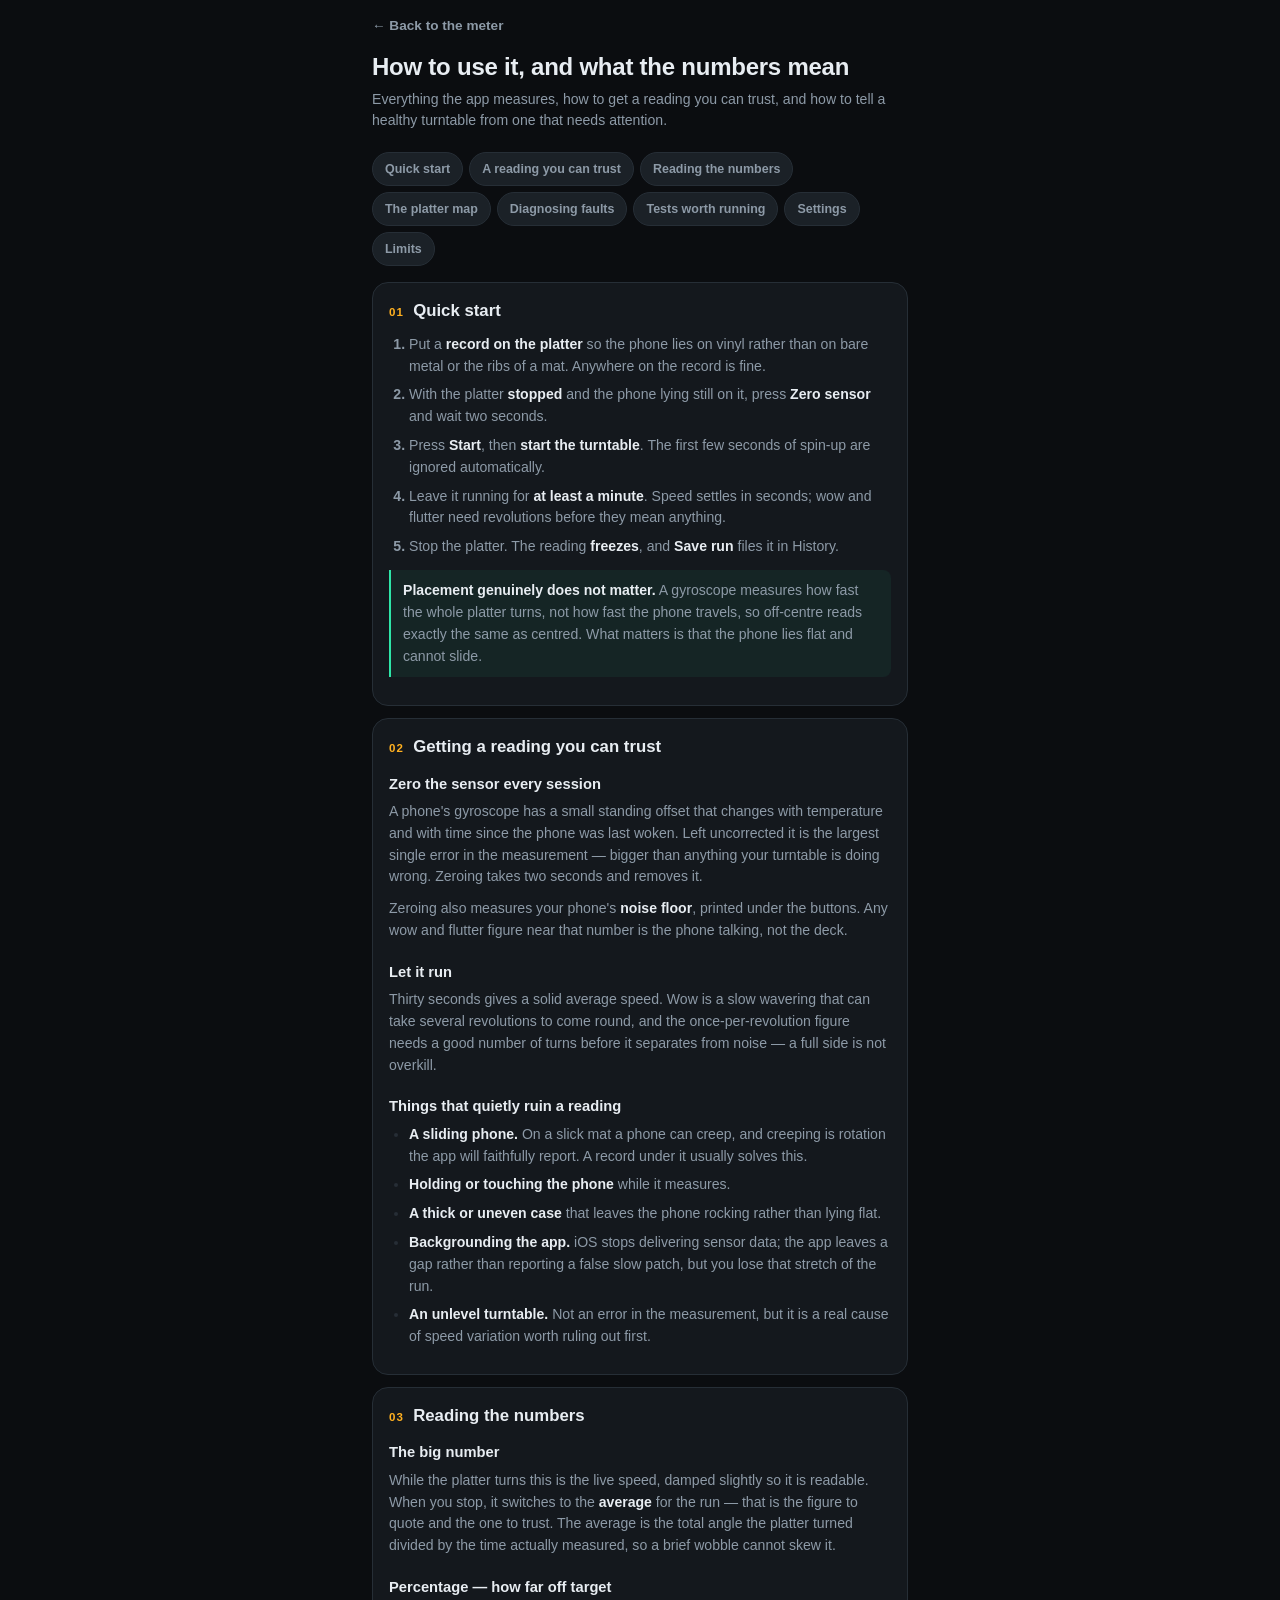
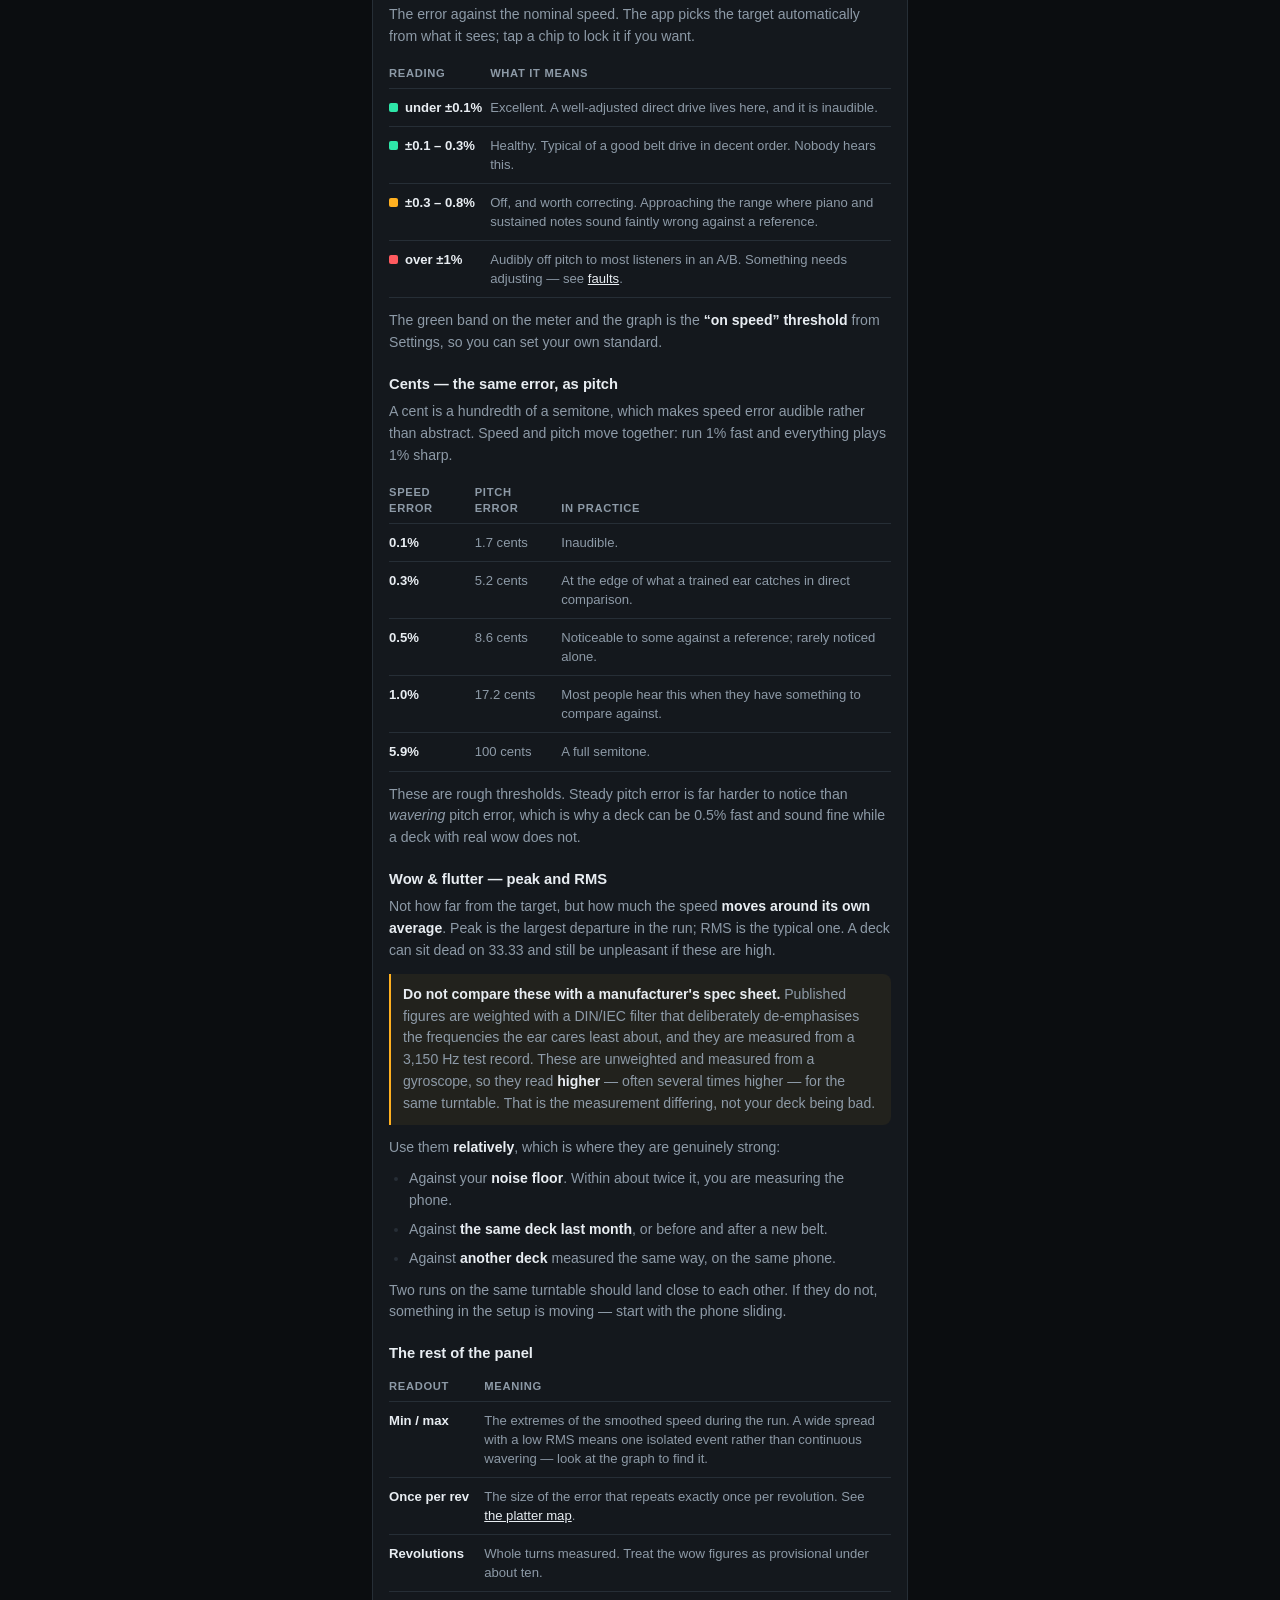
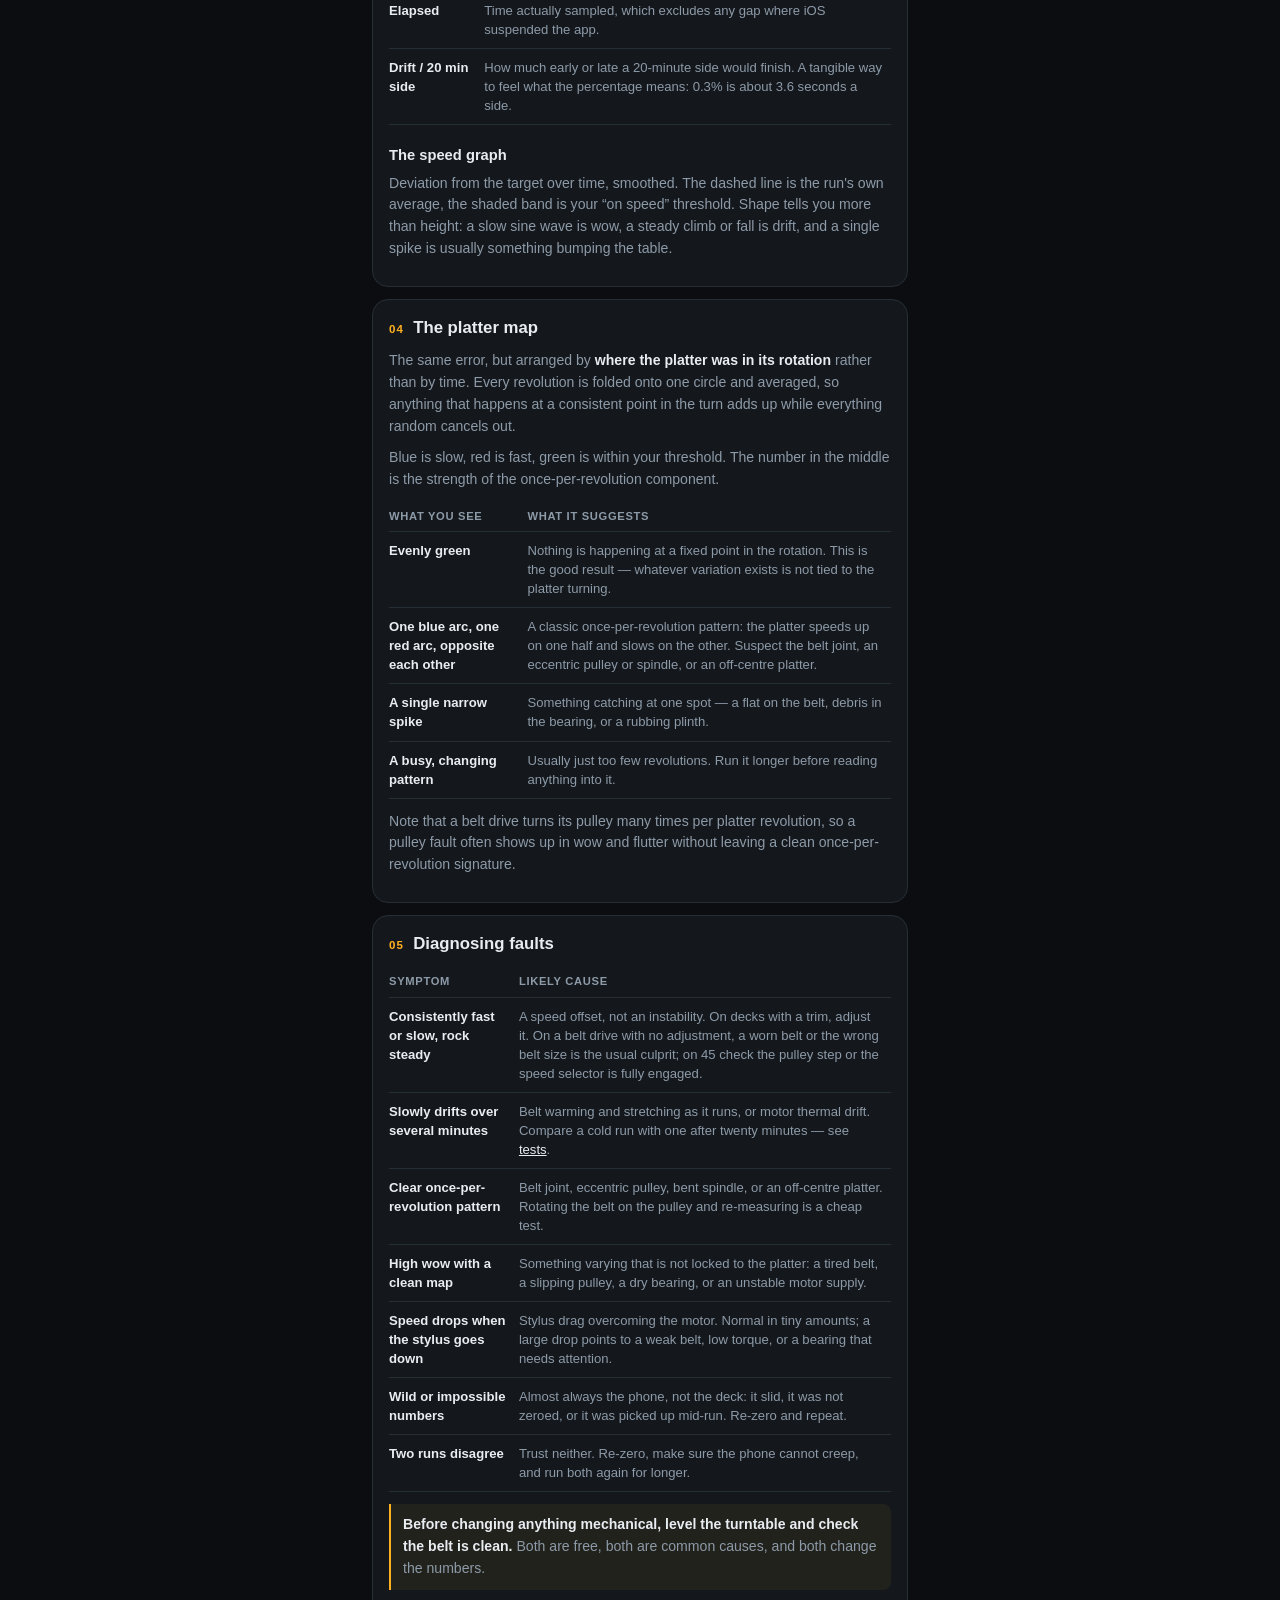
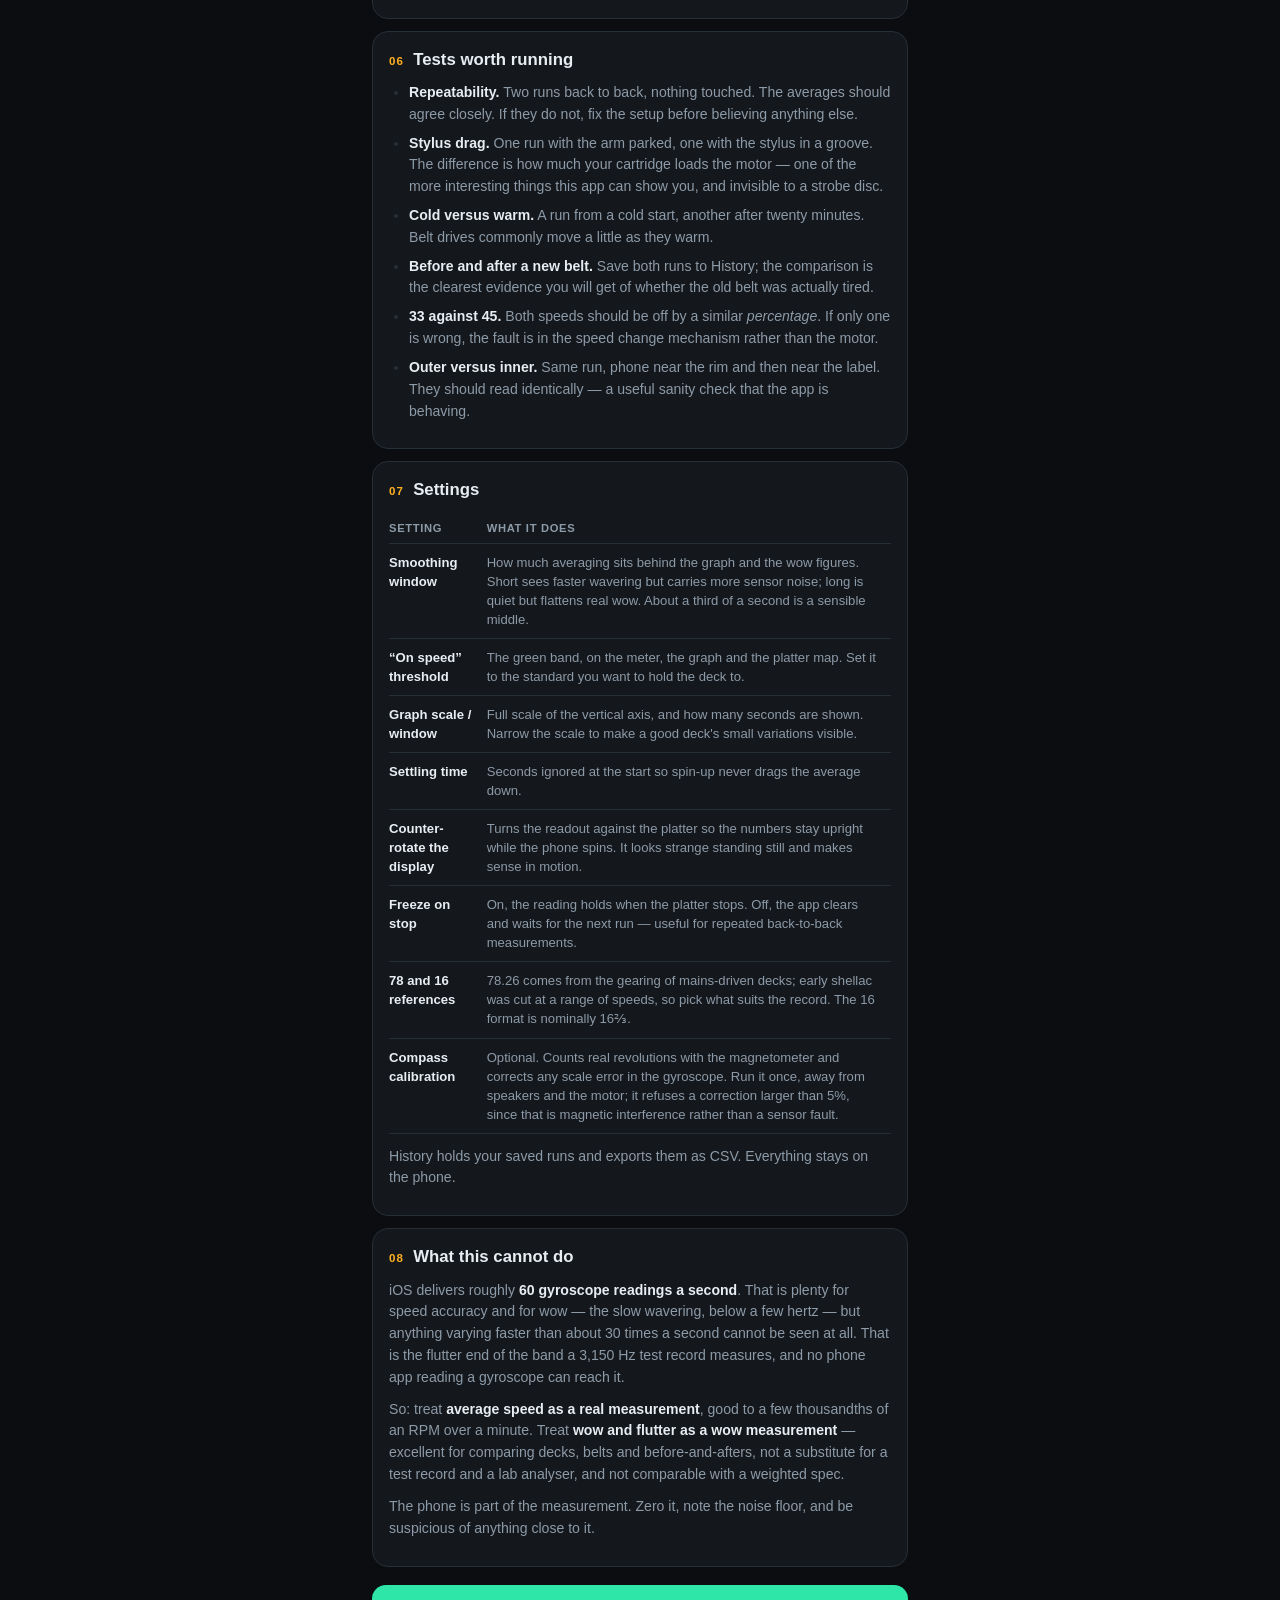
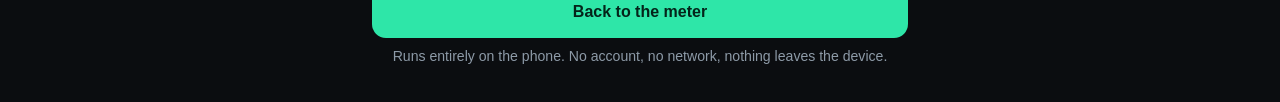
==== guide.html @ 5b3fc3eb "Add a full guide page, replacing the cramped help sheet The "?" sheet had the quick start and a few " ====
<!DOCTYPE html>
<html lang="en">
<head>
<meta charset="utf-8">
<meta name="viewport" content="width=device-width, initial-scale=1, viewport-fit=cover">
<title>Guide — RPM</title>
<meta name="theme-color" content="#0b0d10">
<meta name="apple-mobile-web-app-capable" content="yes">
<meta name="apple-mobile-web-app-status-bar-style" content="black-translucent">
<link rel="manifest" href="manifest.webmanifest">
<link rel="apple-touch-icon" href="icons/icon-180.png">
<link rel="icon" href="icons/icon-192.png" sizes="192x192">
<link rel="stylesheet" href="app.css">
<style>
  .guide{max-width:560px;margin:0 auto}
  .guide h1{font-size:1.5rem;margin:6px 0 4px;letter-spacing:-.01em}
  .guide .lede{color:var(--dim);margin:0 0 20px}
  .guide section{background:var(--panel);border:1px solid var(--line);border-radius:var(--radius);
    padding:16px;margin-bottom:12px;scroll-margin-top:12px}
  .guide h2{font-size:1.05rem;margin:0 0 10px;display:flex;align-items:baseline;gap:9px}
  .guide h2 .n{color:var(--accent);font-size:.72rem;font-weight:800;letter-spacing:.1em;
    font-variant-numeric:tabular-nums}
  .guide h3{font-size:.92rem;margin:20px 0 6px;color:var(--text)}
  .guide h3:first-of-type{margin-top:14px}
  .guide p,.guide li{color:var(--dim);font-size:.88rem;line-height:1.55}
  .guide p{margin:0 0 10px}
  .guide b,.guide strong{color:var(--text);font-weight:600}
  .guide ol,.guide ul{margin:0 0 10px;padding-left:20px}
  .guide li{margin-bottom:7px}
  .guide li::marker{color:var(--line)}
  .guide ol li::marker{color:var(--dim);font-weight:700}
  table{width:100%;border-collapse:collapse;margin:4px 0 12px;font-size:.82rem}
  th{text-align:left;color:var(--dim);font-weight:600;font-size:.7rem;text-transform:uppercase;
    letter-spacing:.06em;padding:7px 8px 7px 0;border-bottom:1px solid var(--line);vertical-align:bottom}
  td{padding:9px 8px 9px 0;border-bottom:1px solid var(--line);color:var(--dim);vertical-align:top}
  td:first-child{color:var(--text);font-weight:600}
  td.num{font-variant-numeric:tabular-nums;white-space:nowrap}
  .swatch{display:inline-block;width:9px;height:9px;border-radius:2px;margin-right:7px;vertical-align:baseline}
  .note{border-left:2px solid var(--accent);background:rgba(255,176,32,.06);border-radius:0 8px 8px 0;
    padding:10px 12px;margin:12px 0}
  .note p:last-child{margin-bottom:0}
  .note.good{border-color:var(--good);background:rgba(46,230,168,.06)}
  .toc{display:flex;flex-wrap:wrap;gap:6px;margin-bottom:16px}
  .toc a{border:1px solid var(--line);background:var(--panel-2);color:var(--dim);border-radius:999px;
    padding:7px 12px;font-size:.78rem;font-weight:600;text-decoration:none}
  .back{display:inline-flex;align-items:center;gap:7px;color:var(--dim);text-decoration:none;
    font-size:.85rem;font-weight:600;padding:8px 0}
  .back:hover{color:var(--text)}
  .cta{display:block;text-align:center;background:var(--good);color:#04241a;border-radius:14px;
    padding:15px;font-weight:700;text-decoration:none;margin:18px 0 8px}
  kbd{background:var(--panel-2);border:1px solid var(--line);border-radius:6px;padding:1px 6px;
    font:600 .82em/1.4 inherit;color:var(--text)}
</style>
</head>
<body>
<div class="guide">

<a class="back" href="./">&larr; Back to the meter</a>
<h1>How to use it, and what the numbers mean</h1>
<p class="lede">Everything the app measures, how to get a reading you can trust, and how to tell a
healthy turntable from one that needs attention.</p>

<nav class="toc">
  <a href="#start">Quick start</a>
  <a href="#trust">A reading you can trust</a>
  <a href="#numbers">Reading the numbers</a>
  <a href="#map">The platter map</a>
  <a href="#faults">Diagnosing faults</a>
  <a href="#tests">Tests worth running</a>
  <a href="#settings">Settings</a>
  <a href="#limits">Limits</a>
</nav>

<!-- ------------------------------------------------------------------ -->
<section id="start">
<h2><span class="n">01</span> Quick start</h2>
<ol>
  <li>Put a <b>record on the platter</b> so the phone lies on vinyl rather than on bare metal or the
    ribs of a mat. Anywhere on the record is fine.</li>
  <li>With the platter <b>stopped</b> and the phone lying still on it, press <b>Zero sensor</b> and
    wait two seconds.</li>
  <li>Press <b>Start</b>, then <b>start the turntable</b>. The first few seconds of spin-up are
    ignored automatically.</li>
  <li>Leave it running for <b>at least a minute</b>. Speed settles in seconds; wow and flutter need
    revolutions before they mean anything.</li>
  <li>Stop the platter. The reading <b>freezes</b>, and <b>Save run</b> files it in History.</li>
</ol>
<div class="note good">
  <p><b>Placement genuinely does not matter.</b> A gyroscope measures how fast the whole platter
  turns, not how fast the phone travels, so off-centre reads exactly the same as centred. What
  matters is that the phone lies flat and cannot slide.</p>
</div>
</section>

<!-- ------------------------------------------------------------------ -->
<section id="trust">
<h2><span class="n">02</span> Getting a reading you can trust</h2>

<h3>Zero the sensor every session</h3>
<p>A phone's gyroscope has a small standing offset that changes with temperature and with time since
the phone was last woken. Left uncorrected it is the largest single error in the measurement — bigger
than anything your turntable is doing wrong. Zeroing takes two seconds and removes it.</p>
<p>Zeroing also measures your phone's <b>noise floor</b>, printed under the buttons. Any wow and
flutter figure near that number is the phone talking, not the deck.</p>

<h3>Let it run</h3>
<p>Thirty seconds gives a solid average speed. Wow is a slow wavering that can take several
revolutions to come round, and the once-per-revolution figure needs a good number of turns before
it separates from noise — a full side is not overkill.</p>

<h3>Things that quietly ruin a reading</h3>
<ul>
  <li><b>A sliding phone.</b> On a slick mat a phone can creep, and creeping is rotation the app will
    faithfully report. A record under it usually solves this.</li>
  <li><b>Holding or touching the phone</b> while it measures.</li>
  <li><b>A thick or uneven case</b> that leaves the phone rocking rather than lying flat.</li>
  <li><b>Backgrounding the app.</b> iOS stops delivering sensor data; the app leaves a gap rather
    than reporting a false slow patch, but you lose that stretch of the run.</li>
  <li><b>An unlevel turntable.</b> Not an error in the measurement, but it is a real cause of speed
    variation worth ruling out first.</li>
</ul>
</section>

<!-- ------------------------------------------------------------------ -->
<section id="numbers">
<h2><span class="n">03</span> Reading the numbers</h2>

<h3>The big number</h3>
<p>While the platter turns this is the live speed, damped slightly so it is readable. When you stop,
it switches to the <b>average</b> for the run — that is the figure to quote and the one to trust.
The average is the total angle the platter turned divided by the time actually measured, so a brief
wobble cannot skew it.</p>

<h3>Percentage — how far off target</h3>
<p>The error against the nominal speed. The app picks the target automatically from what it sees;
tap a chip to lock it if you want.</p>
<table>
  <tr><th>Reading</th><th>What it means</th></tr>
  <tr><td class="num"><span class="swatch" style="background:#2ee6a8"></span>under ±0.1%</td>
      <td>Excellent. A well-adjusted direct drive lives here, and it is inaudible.</td></tr>
  <tr><td class="num"><span class="swatch" style="background:#2ee6a8"></span>±0.1 – 0.3%</td>
      <td>Healthy. Typical of a good belt drive in decent order. Nobody hears this.</td></tr>
  <tr><td class="num"><span class="swatch" style="background:#ffb020"></span>±0.3 – 0.8%</td>
      <td>Off, and worth correcting. Approaching the range where piano and sustained notes sound
          faintly wrong against a reference.</td></tr>
  <tr><td class="num"><span class="swatch" style="background:#ff5a5f"></span>over ±1%</td>
      <td>Audibly off pitch to most listeners in an A/B. Something needs adjusting — see
          <a href="#faults" style="color:var(--text)">faults</a>.</td></tr>
</table>
<p>The green band on the meter and the graph is the <b>“on speed” threshold</b> from Settings, so you
can set your own standard.</p>

<h3>Cents — the same error, as pitch</h3>
<p>A cent is a hundredth of a semitone, which makes speed error audible rather than abstract. Speed
and pitch move together: run 1% fast and everything plays 1% sharp.</p>
<table>
  <tr><th>Speed error</th><th>Pitch error</th><th>In practice</th></tr>
  <tr><td class="num">0.1%</td><td class="num">1.7 cents</td><td>Inaudible.</td></tr>
  <tr><td class="num">0.3%</td><td class="num">5.2 cents</td><td>At the edge of what a trained ear catches in direct comparison.</td></tr>
  <tr><td class="num">0.5%</td><td class="num">8.6 cents</td><td>Noticeable to some against a reference; rarely noticed alone.</td></tr>
  <tr><td class="num">1.0%</td><td class="num">17.2 cents</td><td>Most people hear this when they have something to compare against.</td></tr>
  <tr><td class="num">5.9%</td><td class="num">100 cents</td><td>A full semitone.</td></tr>
</table>
<p>These are rough thresholds. Steady pitch error is far harder to notice than <i>wavering</i> pitch
error, which is why a deck can be 0.5% fast and sound fine while a deck with real wow does not.</p>

<h3>Wow &amp; flutter — peak and RMS</h3>
<p>Not how far from the target, but how much the speed <b>moves around its own average</b>. Peak is
the largest departure in the run; RMS is the typical one. A deck can sit dead on 33.33 and still be
unpleasant if these are high.</p>
<div class="note">
  <p><b>Do not compare these with a manufacturer's spec sheet.</b> Published figures are weighted
  with a DIN/IEC filter that deliberately de-emphasises the frequencies the ear cares least about,
  and they are measured from a 3,150 Hz test record. These are unweighted and measured from a
  gyroscope, so they read <b>higher</b> — often several times higher — for the same turntable. That
  is the measurement differing, not your deck being bad.</p>
</div>
<p>Use them <b>relatively</b>, which is where they are genuinely strong:</p>
<ul>
  <li>Against your <b>noise floor</b>. Within about twice it, you are measuring the phone.</li>
  <li>Against <b>the same deck last month</b>, or before and after a new belt.</li>
  <li>Against <b>another deck</b> measured the same way, on the same phone.</li>
</ul>
<p>Two runs on the same turntable should land close to each other. If they do not, something in the
setup is moving — start with the phone sliding.</p>

<h3>The rest of the panel</h3>
<table>
  <tr><th>Readout</th><th>Meaning</th></tr>
  <tr><td>Min / max</td><td>The extremes of the smoothed speed during the run. A wide spread with a
      low RMS means one isolated event rather than continuous wavering — look at the graph to find it.</td></tr>
  <tr><td>Once per rev</td><td>The size of the error that repeats exactly once per revolution. See
      <a href="#map" style="color:var(--text)">the platter map</a>.</td></tr>
  <tr><td>Revolutions</td><td>Whole turns measured. Treat the wow figures as provisional under about ten.</td></tr>
  <tr><td>Elapsed</td><td>Time actually sampled, which excludes any gap where iOS suspended the app.</td></tr>
  <tr><td>Drift / 20 min side</td><td>How much early or late a 20-minute side would finish. A tangible
      way to feel what the percentage means: 0.3% is about 3.6 seconds a side.</td></tr>
</table>

<h3>The speed graph</h3>
<p>Deviation from the target over time, smoothed. The dashed line is the run's own average, the shaded
band is your “on speed” threshold. Shape tells you more than height: a slow sine wave is wow, a steady
climb or fall is drift, and a single spike is usually something bumping the table.</p>
</section>

<!-- ------------------------------------------------------------------ -->
<section id="map">
<h2><span class="n">04</span> The platter map</h2>
<p>The same error, but arranged by <b>where the platter was in its rotation</b> rather than by time.
Every revolution is folded onto one circle and averaged, so anything that happens at a consistent
point in the turn adds up while everything random cancels out.</p>
<p>Blue is slow, red is fast, green is within your threshold. The number in the middle is the strength
of the once-per-revolution component.</p>
<table>
  <tr><th>What you see</th><th>What it suggests</th></tr>
  <tr><td>Evenly green</td><td>Nothing is happening at a fixed point in the rotation. This is the
      good result — whatever variation exists is not tied to the platter turning.</td></tr>
  <tr><td>One blue arc, one red arc, opposite each other</td><td>A classic once-per-revolution
      pattern: the platter speeds up on one half and slows on the other. Suspect the belt joint, an
      eccentric pulley or spindle, or an off-centre platter.</td></tr>
  <tr><td>A single narrow spike</td><td>Something catching at one spot — a flat on the belt, debris
      in the bearing, or a rubbing plinth.</td></tr>
  <tr><td>A busy, changing pattern</td><td>Usually just too few revolutions. Run it longer before
      reading anything into it.</td></tr>
</table>
<p>Note that a belt drive turns its pulley many times per platter revolution, so a pulley fault often
shows up in wow and flutter without leaving a clean once-per-revolution signature.</p>
</section>

<!-- ------------------------------------------------------------------ -->
<section id="faults">
<h2><span class="n">05</span> Diagnosing faults</h2>
<table>
  <tr><th>Symptom</th><th>Likely cause</th></tr>
  <tr><td>Consistently fast or slow, rock steady</td>
      <td>A speed offset, not an instability. On decks with a trim, adjust it. On a belt drive with
          no adjustment, a worn belt or the wrong belt size is the usual culprit; on 45 check the
          pulley step or the speed selector is fully engaged.</td></tr>
  <tr><td>Slowly drifts over several minutes</td>
      <td>Belt warming and stretching as it runs, or motor thermal drift. Compare a cold run with one
          after twenty minutes — see <a href="#tests" style="color:var(--text)">tests</a>.</td></tr>
  <tr><td>Clear once-per-revolution pattern</td>
      <td>Belt joint, eccentric pulley, bent spindle, or an off-centre platter. Rotating the belt
          on the pulley and re-measuring is a cheap test.</td></tr>
  <tr><td>High wow with a clean map</td>
      <td>Something varying that is not locked to the platter: a tired belt, a slipping pulley, a
          dry bearing, or an unstable motor supply.</td></tr>
  <tr><td>Speed drops when the stylus goes down</td>
      <td>Stylus drag overcoming the motor. Normal in tiny amounts; a large drop points to a weak
          belt, low torque, or a bearing that needs attention.</td></tr>
  <tr><td>Wild or impossible numbers</td>
      <td>Almost always the phone, not the deck: it slid, it was not zeroed, or it was picked up
          mid-run. Re-zero and repeat.</td></tr>
  <tr><td>Two runs disagree</td>
      <td>Trust neither. Re-zero, make sure the phone cannot creep, and run both again for longer.</td></tr>
</table>
<div class="note">
  <p><b>Before changing anything mechanical, level the turntable and check the belt is clean.</b>
  Both are free, both are common causes, and both change the numbers.</p>
</div>
</section>

<!-- ------------------------------------------------------------------ -->
<section id="tests">
<h2><span class="n">06</span> Tests worth running</h2>
<ul>
  <li><b>Repeatability.</b> Two runs back to back, nothing touched. The averages should agree closely.
    If they do not, fix the setup before believing anything else.</li>
  <li><b>Stylus drag.</b> One run with the arm parked, one with the stylus in a groove. The difference
    is how much your cartridge loads the motor — one of the more interesting things this app can show
    you, and invisible to a strobe disc.</li>
  <li><b>Cold versus warm.</b> A run from a cold start, another after twenty minutes. Belt drives
    commonly move a little as they warm.</li>
  <li><b>Before and after a new belt.</b> Save both runs to History; the comparison is the clearest
    evidence you will get of whether the old belt was actually tired.</li>
  <li><b>33 against 45.</b> Both speeds should be off by a similar <i>percentage</i>. If only one is
    wrong, the fault is in the speed change mechanism rather than the motor.</li>
  <li><b>Outer versus inner.</b> Same run, phone near the rim and then near the label. They should
    read identically — a useful sanity check that the app is behaving.</li>
</ul>
</section>

<!-- ------------------------------------------------------------------ -->
<section id="settings">
<h2><span class="n">07</span> Settings</h2>
<table>
  <tr><th>Setting</th><th>What it does</th></tr>
  <tr><td>Smoothing window</td><td>How much averaging sits behind the graph and the wow figures. Short
      sees faster wavering but carries more sensor noise; long is quiet but flattens real wow.
      About a third of a second is a sensible middle.</td></tr>
  <tr><td>“On speed” threshold</td><td>The green band, on the meter, the graph and the platter map.
      Set it to the standard you want to hold the deck to.</td></tr>
  <tr><td>Graph scale / window</td><td>Full scale of the vertical axis, and how many seconds are shown.
      Narrow the scale to make a good deck's small variations visible.</td></tr>
  <tr><td>Settling time</td><td>Seconds ignored at the start so spin-up never drags the average down.</td></tr>
  <tr><td>Counter-rotate the display</td><td>Turns the readout against the platter so the numbers stay
      upright while the phone spins. It looks strange standing still and makes sense in motion.</td></tr>
  <tr><td>Freeze on stop</td><td>On, the reading holds when the platter stops. Off, the app clears and
      waits for the next run — useful for repeated back-to-back measurements.</td></tr>
  <tr><td>78 and 16 references</td><td>78.26 comes from the gearing of mains-driven decks; early
      shellac was cut at a range of speeds, so pick what suits the record. The 16 format is nominally
      16⅔.</td></tr>
  <tr><td>Compass calibration</td><td>Optional. Counts real revolutions with the magnetometer and
      corrects any scale error in the gyroscope. Run it once, away from speakers and the motor; it
      refuses a correction larger than 5%, since that is magnetic interference rather than a sensor
      fault.</td></tr>
</table>
<p>History holds your saved runs and exports them as CSV. Everything stays on the phone.</p>
</section>

<!-- ------------------------------------------------------------------ -->
<section id="limits">
<h2><span class="n">08</span> What this cannot do</h2>
<p>iOS delivers roughly <b>60 gyroscope readings a second</b>. That is plenty for speed accuracy and
for wow — the slow wavering, below a few hertz — but anything varying faster than about 30 times a
second cannot be seen at all. That is the flutter end of the band a 3,150 Hz test record measures,
and no phone app reading a gyroscope can reach it.</p>
<p>So: treat <b>average speed as a real measurement</b>, good to a few thousandths of an RPM over a
minute. Treat <b>wow and flutter as a wow measurement</b> — excellent for comparing decks, belts and
before-and-afters, not a substitute for a test record and a lab analyser, and not comparable with a
weighted spec.</p>
<p>The phone is part of the measurement. Zero it, note the noise floor, and be suspicious of anything
close to it.</p>
</section>

<a class="cta" href="./">Back to the meter</a>
<p class="foot">Runs entirely on the phone. No account, no network, nothing leaves the device.</p>

</div>
</body>
</html>
---- app.css ----
:root{
  --bg:#0b0d10;
  --panel:#14181d;
  --panel-2:#1b2127;
  --line:#262e36;
  --text:#e8edf2;
  --dim:#8d9aa7;
  --good:#2ee6a8;
  --warn:#ffb020;
  --bad:#ff5a5f;
  --slow:#4da3ff;
  --accent:#ffb020;
  --radius:16px;
  --safe-t:env(safe-area-inset-top,0px);
  --safe-b:env(safe-area-inset-bottom,0px);
}

*{box-sizing:border-box;-webkit-tap-highlight-color:transparent}
/* `display:flex` on the sheets would otherwise beat the `hidden` attribute */
[hidden]{display:none!important}
html,body{margin:0;padding:0}
body{
  background:var(--bg);color:var(--text);
  font:16px/1.45 -apple-system,BlinkMacSystemFont,"SF Pro Text","Segoe UI",Roboto,sans-serif;
  padding:calc(var(--safe-t) + 8px) 12px calc(var(--safe-b) + 24px);
  max-width:560px;margin:0 auto;
  overscroll-behavior-y:contain;
}
h2{font-size:1.1rem;margin:0}
h3{font-size:.95rem;margin:18px 0 6px}
small{display:block;color:var(--dim);font-size:.75rem;font-weight:400;margin-top:2px}

/* ---------- top bar ---------- */
.bar{display:flex;align-items:center;justify-content:space-between;margin-bottom:10px}
.brand{display:flex;align-items:center;gap:8px}
.brand-mark{
  width:22px;height:22px;border-radius:50%;
  background:radial-gradient(circle at 50% 50%,var(--accent) 0 18%,#0b0d10 19% 24%,#2a3038 25% 100%);
  box-shadow:inset 0 0 0 1px #39424d;
}
.brand-name{font-weight:700;letter-spacing:.14em;font-size:.95rem}
.badge{background:var(--warn);color:#241a00;font-size:.6rem;font-weight:800;padding:2px 6px;border-radius:5px;letter-spacing:.1em}
.bar-actions{display:flex;gap:6px}
.icon-btn{
  display:inline-flex;align-items:center;justify-content:center;text-decoration:none;
  width:36px;height:36px;border-radius:10px;border:1px solid var(--line);
  background:var(--panel);color:var(--text);font-size:1rem;line-height:1;cursor:pointer;
}
.icon-btn:active{background:var(--panel-2)}

/* ---------- cards ---------- */
.card{background:var(--panel);border:1px solid var(--line);border-radius:var(--radius);padding:14px;margin-bottom:12px}

/* ---------- readout ---------- */
.readout{text-align:center;padding-top:20px;overflow:hidden}
.spin-wrap{will-change:transform;display:flex;flex-direction:column;justify-content:center}
/* while the phone turns with the platter the readout is counter-rotated, so it needs a square
   of room to swing in and a little shrinking to stay inside the card */
.readout.is-spinning .spin-wrap{height:min(62vw,240px);transform-origin:50% 50%}
.rpm-line{display:flex;align-items:baseline;justify-content:center;gap:8px}
.rpm-value{
  font-size:clamp(3.2rem,19vw,4.6rem);font-weight:700;letter-spacing:-.02em;
  font-variant-numeric:tabular-nums;font-feature-settings:"tnum";line-height:1;
  color:var(--text);transition:color .25s;
}
.rpm-value.is-good{color:var(--good)}
.rpm-value.is-warn{color:var(--warn)}
.rpm-value.is-bad{color:var(--bad)}
.rpm-unit{font-size:1rem;color:var(--dim);letter-spacing:.12em;font-weight:600}
.dev-line{margin-top:6px;font-variant-numeric:tabular-nums;color:var(--dim);font-size:1rem}
.dev-pct{font-weight:700;color:var(--text)}
.dev-sep{opacity:.4;margin:0 6px}

/* ---------- deviation meter ---------- */
.meter{position:relative;height:46px;margin:18px 2px 10px}
.meter-band{position:absolute;top:8px;bottom:18px;left:50%;transform:translateX(-50%);
  background:rgba(46,230,168,.14);border-left:1px solid rgba(46,230,168,.35);border-right:1px solid rgba(46,230,168,.35);border-radius:3px}
.meter-ticks{position:absolute;top:8px;bottom:18px;left:0;right:0;
  background-image:repeating-linear-gradient(to right,var(--line) 0 1px,transparent 1px 10%);opacity:.7}
.meter-zero{position:absolute;top:4px;bottom:14px;left:50%;width:2px;margin-left:-1px;background:var(--dim);opacity:.8}
.meter-needle{position:absolute;top:2px;bottom:12px;left:50%;width:3px;margin-left:-1.5px;border-radius:2px;
  background:var(--text);transition:left .12s linear,background .25s;box-shadow:0 0 10px rgba(255,255,255,.35)}
.meter-scale{position:absolute;left:0;right:0;bottom:0;display:flex;justify-content:space-between;color:var(--dim);font-size:.7rem}

/* ---------- targets ---------- */
.targets{display:flex;gap:6px;justify-content:center;flex-wrap:wrap;margin-top:4px}
.chip{
  border:1px solid var(--line);background:var(--panel-2);color:var(--dim);
  border-radius:999px;padding:7px 13px;font-size:.82rem;font-weight:600;cursor:pointer;
}
.chip.is-on{background:var(--text);color:#0b0d10;border-color:var(--text)}
.chip.is-auto-hit{border-color:var(--accent);color:var(--accent)}
.status{color:var(--dim);font-size:.82rem;margin:12px 0 0;min-height:1.2em}

/* ---------- stats ---------- */
.stats{display:grid;grid-template-columns:1fr 1fr;gap:10px 14px}
.stat{display:flex;flex-direction:column;gap:2px;min-width:0}
.stat .k{color:var(--dim);font-size:.72rem;text-transform:uppercase;letter-spacing:.06em}
.stat .v{font-weight:600;font-variant-numeric:tabular-nums;white-space:nowrap;overflow:hidden;text-overflow:ellipsis}

/* ---------- graphs ---------- */
.tabs{display:flex;gap:6px;margin-bottom:10px}
.tab{flex:1;padding:8px;border-radius:10px;border:1px solid var(--line);background:var(--panel-2);
  color:var(--dim);font-size:.82rem;font-weight:600;cursor:pointer}
.tab.is-on{background:var(--text);color:#0b0d10;border-color:var(--text)}
.canvas-wrap{position:relative}
canvas{width:100%;display:block;border-radius:10px;background:#0e1216}
#chart{height:170px}
#polar{height:280px}
.hint{color:var(--dim);font-size:.78rem;margin:10px 0 0}

/* ---------- controls ---------- */
.controls{display:grid;grid-template-columns:1.3fr 1fr 1fr;gap:8px}
.btn{
  padding:14px 10px;border-radius:14px;border:1px solid var(--line);background:var(--panel);
  color:var(--text);font-size:.86rem;font-weight:600;cursor:pointer;white-space:nowrap;
}
.btn:active{background:var(--panel-2)}
.btn[disabled]{opacity:.4}
.btn-primary{background:var(--good);border-color:var(--good);color:#04241a}
.btn-primary.is-stop{background:var(--bad);border-color:var(--bad);color:#2a0406}
.btn-sm{padding:9px 12px;font-size:.82rem;border-radius:10px}
.btn.danger{color:var(--bad)}
.btn-row{display:flex;gap:8px;flex-wrap:wrap;margin-top:8px}
.foot{color:var(--dim);font-size:.72rem;text-align:center;margin:12px 0 0;white-space:pre-line}
.guide-link{color:var(--accent);text-decoration:none;font-weight:600;font-size:.82rem;
  display:inline-block;padding:8px 4px}

/* ---------- sheets & modal ---------- */
.sheet{position:fixed;inset:0;background:rgba(0,0,0,.6);z-index:20;display:flex;align-items:flex-end;justify-content:center}
.sheet-inner{
  background:var(--panel);width:100%;max-width:560px;max-height:88vh;overflow-y:auto;-webkit-overflow-scrolling:touch;
  border-radius:18px 18px 0 0;border-top:1px solid var(--line);
  padding:16px 16px calc(var(--safe-b) + 28px);
}
.sheet-head{display:flex;align-items:center;justify-content:space-between;margin-bottom:12px;position:sticky;top:-16px;
  background:var(--panel);padding:8px 0;z-index:1}
.row{display:flex;align-items:center;justify-content:space-between;gap:14px;padding:12px 0;border-bottom:1px solid var(--line);font-size:.9rem}
.row.block{display:block}
.row input[type=range]{flex:0 0 42%;accent-color:var(--good)}
.row select{background:var(--panel-2);color:var(--text);border:1px solid var(--line);border-radius:8px;padding:8px}
.row.switch input{width:46px;height:28px;accent-color:var(--good)}
.help{color:var(--dim);font-size:.85rem;padding-left:20px}
.help li{margin-bottom:8px}
.help b{color:var(--text)}

.history .item{border-bottom:1px solid var(--line);padding:12px 0;display:flex;justify-content:space-between;gap:12px;align-items:flex-start}
.history .when{color:var(--dim);font-size:.75rem}
.history .big{font-weight:700;font-variant-numeric:tabular-nums}
.history .meta{color:var(--dim);font-size:.78rem}
.history .del{background:none;border:none;color:var(--bad);font-size:1.1rem;cursor:pointer;padding:4px 6px}
.empty{color:var(--dim);font-size:.85rem;text-align:center;padding:24px 0}

.modal{position:fixed;inset:0;background:rgba(0,0,0,.72);z-index:30;display:flex;align-items:center;justify-content:center;padding:18px}
.modal-inner{background:var(--panel);border:1px solid var(--line);border-radius:var(--radius);padding:18px;max-width:420px;width:100%}
.cal-grid{display:grid;grid-template-columns:1fr 1fr;gap:12px;margin:16px 0}
.cal-grid .k{display:block;color:var(--dim);font-size:.72rem;text-transform:uppercase;letter-spacing:.06em}
.cal-grid .v{font-weight:700;font-variant-numeric:tabular-nums}

.toast{position:fixed;left:50%;bottom:calc(var(--safe-b) + 24px);transform:translateX(-50%);
  background:var(--text);color:#0b0d10;padding:10px 16px;border-radius:999px;font-size:.85rem;font-weight:600;z-index:40}

@media (prefers-reduced-motion:reduce){*{transition:none!important}}
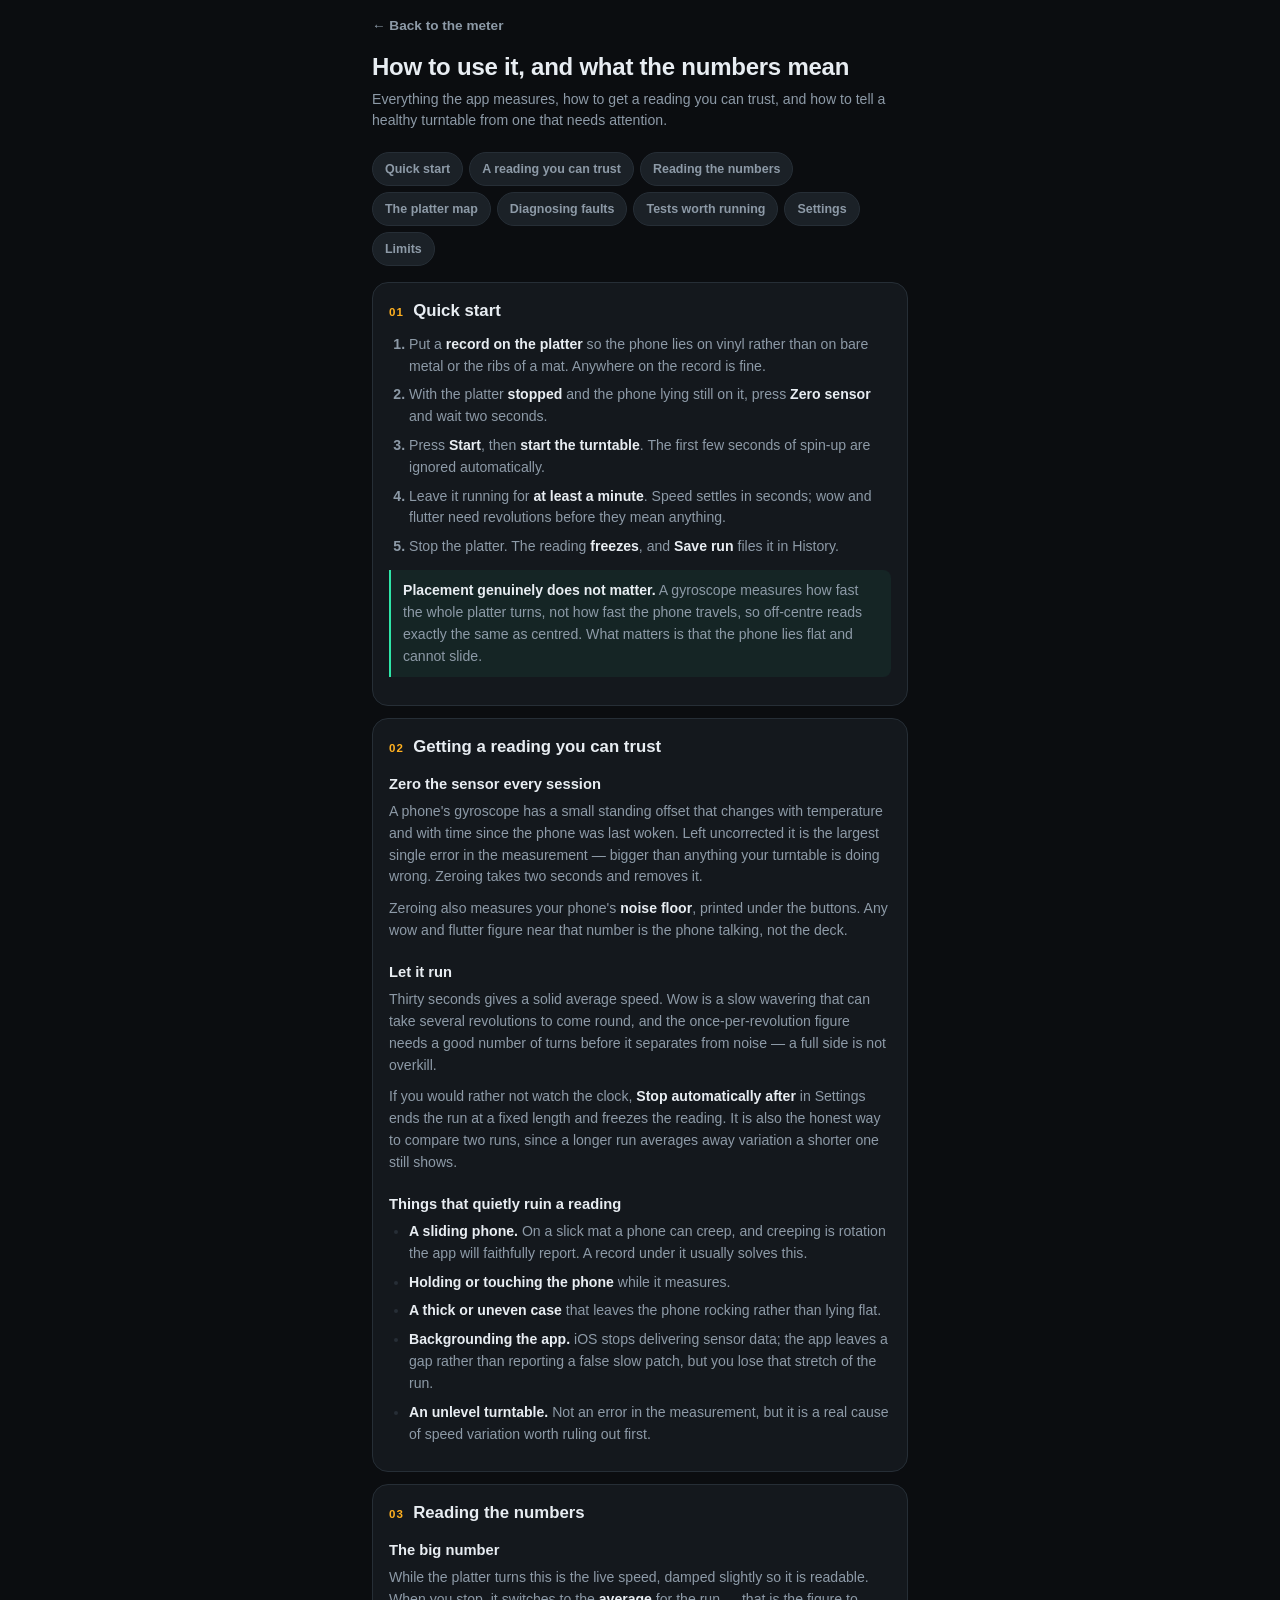
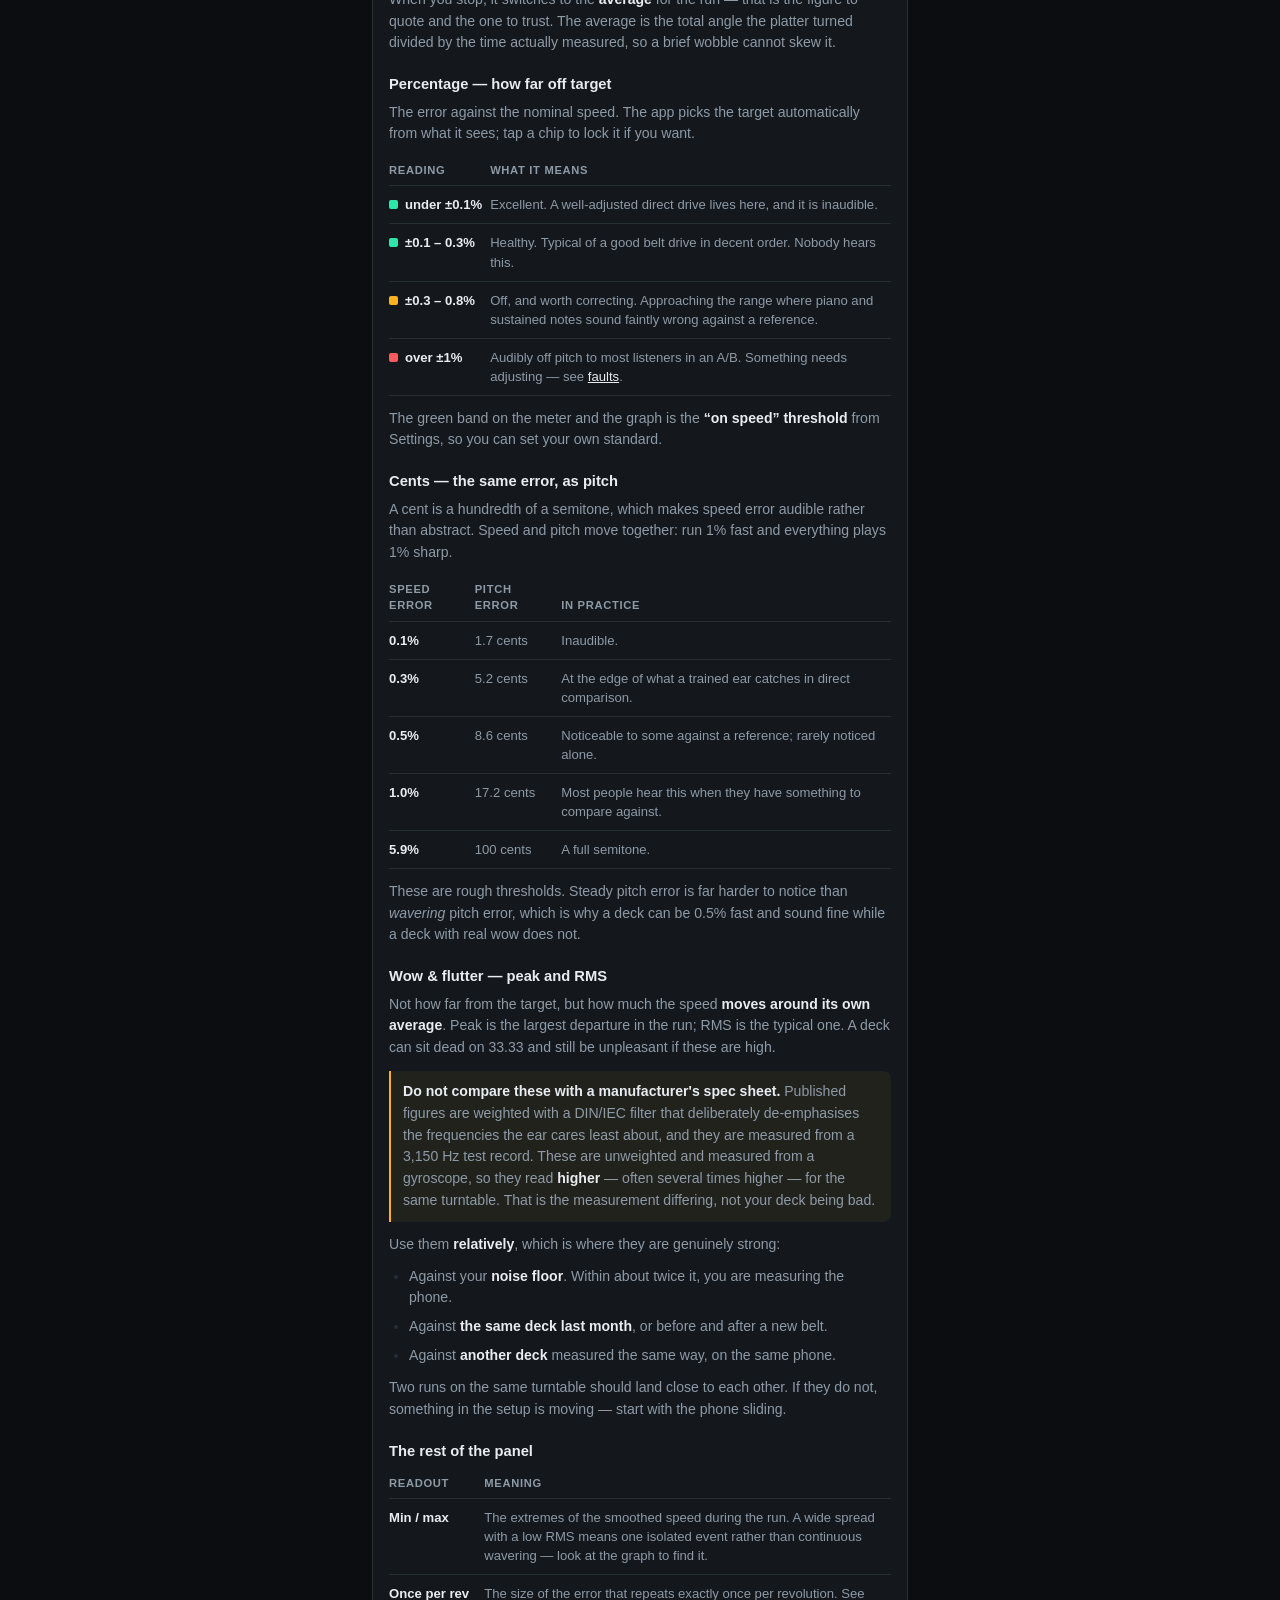
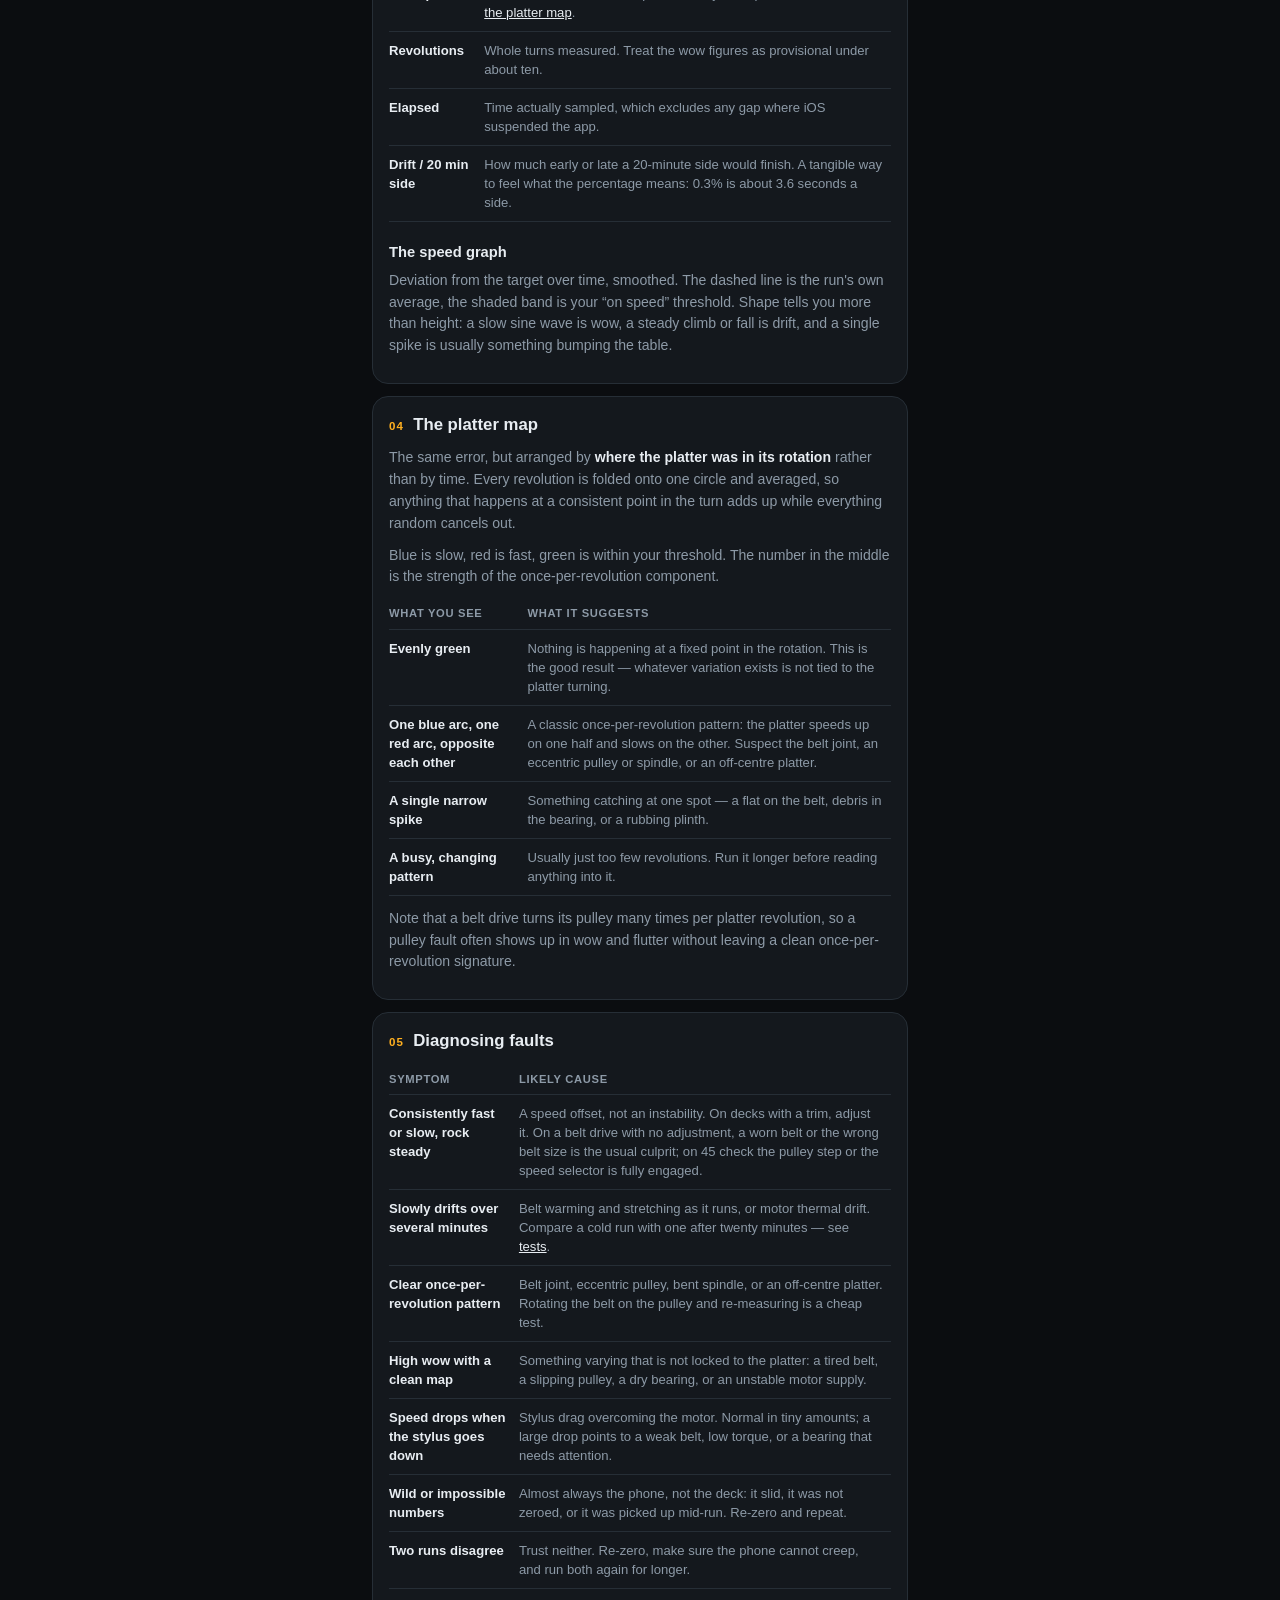
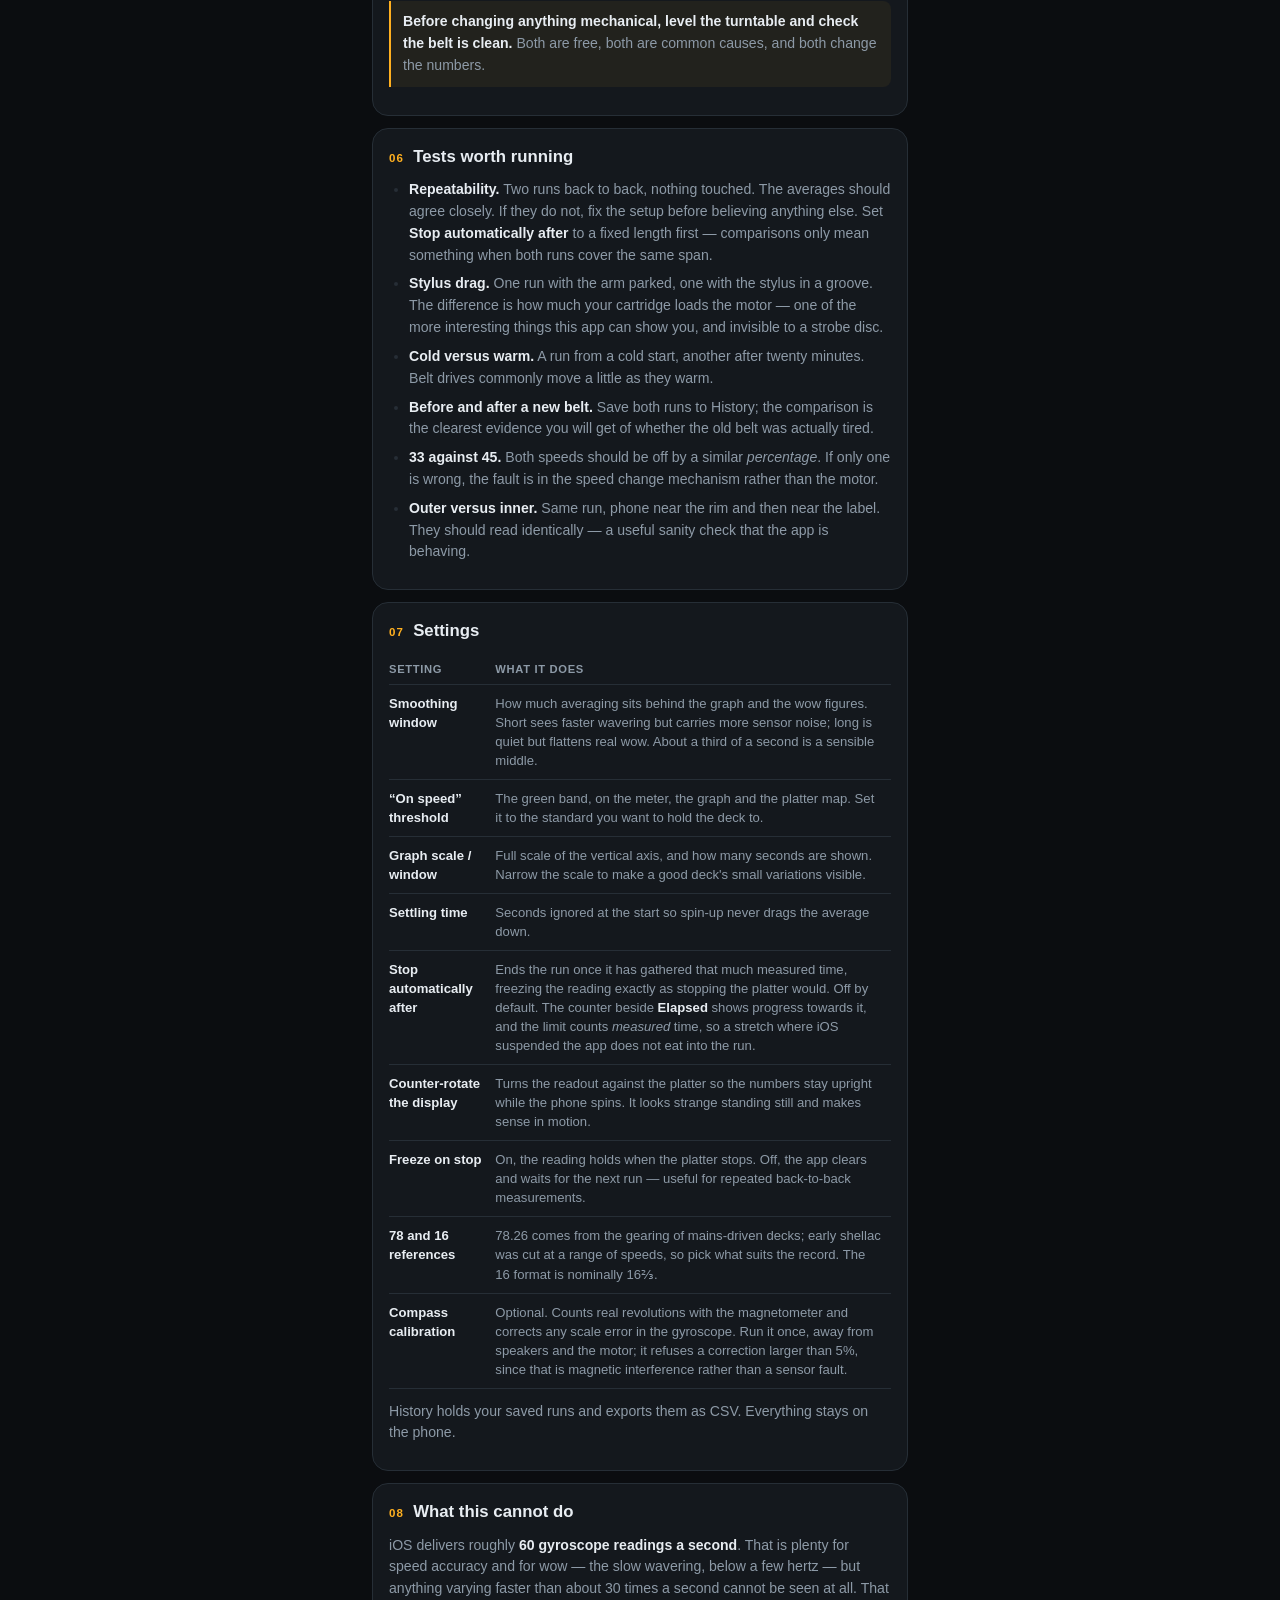
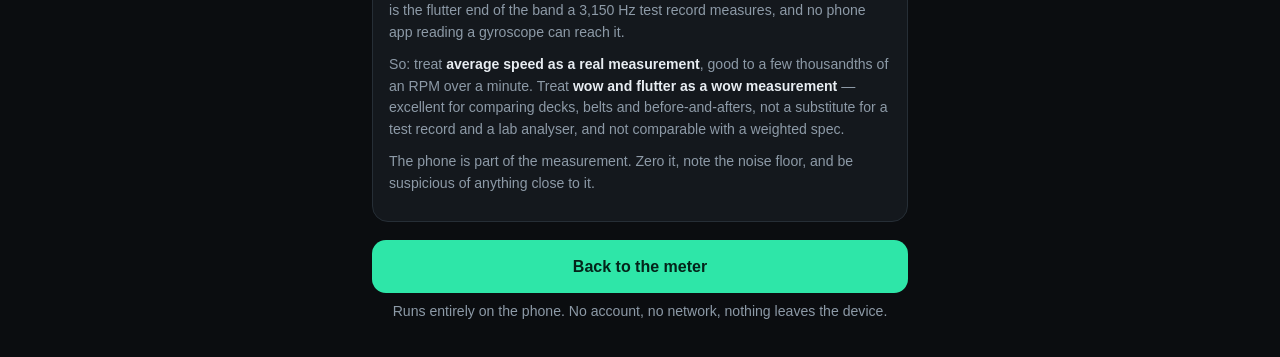
==== commit cb409ec4: "Add an optional automatic stop after a set run length Settings ▸ Stop automatically after: off, or 3" ====
--- a/guide.html
+++ b/guide.html
@@ -107,6 +107,9 @@
 <p>Thirty seconds gives a solid average speed. Wow is a slow wavering that can take several
 revolutions to come round, and the once-per-revolution figure needs a good number of turns before
 it separates from noise — a full side is not overkill.</p>
+<p>If you would rather not watch the clock, <b>Stop automatically after</b> in Settings ends the run
+at a fixed length and freezes the reading. It is also the honest way to compare two runs, since a
+longer run averages away variation a shorter one still shows.</p>
 
 <h3>Things that quietly ruin a reading</h3>
 <ul>
@@ -265,7 +268,8 @@
 <h2><span class="n">06</span> Tests worth running</h2>
 <ul>
   <li><b>Repeatability.</b> Two runs back to back, nothing touched. The averages should agree closely.
-    If they do not, fix the setup before believing anything else.</li>
+    If they do not, fix the setup before believing anything else. Set <b>Stop automatically after</b>
+    to a fixed length first — comparisons only mean something when both runs cover the same span.</li>
   <li><b>Stylus drag.</b> One run with the arm parked, one with the stylus in a groove. The difference
     is how much your cartridge loads the motor — one of the more interesting things this app can show
     you, and invisible to a strobe disc.</li>
@@ -293,6 +297,10 @@
   <tr><td>Graph scale / window</td><td>Full scale of the vertical axis, and how many seconds are shown.
       Narrow the scale to make a good deck's small variations visible.</td></tr>
   <tr><td>Settling time</td><td>Seconds ignored at the start so spin-up never drags the average down.</td></tr>
+  <tr><td>Stop automatically after</td><td>Ends the run once it has gathered that much measured time,
+      freezing the reading exactly as stopping the platter would. Off by default. The counter beside
+      <b>Elapsed</b> shows progress towards it, and the limit counts <i>measured</i> time, so a stretch
+      where iOS suspended the app does not eat into the run.</td></tr>
   <tr><td>Counter-rotate the display</td><td>Turns the readout against the platter so the numbers stay
       upright while the phone spins. It looks strange standing still and makes sense in motion.</td></tr>
   <tr><td>Freeze on stop</td><td>On, the reading holds when the platter stops. Off, the app clears and
